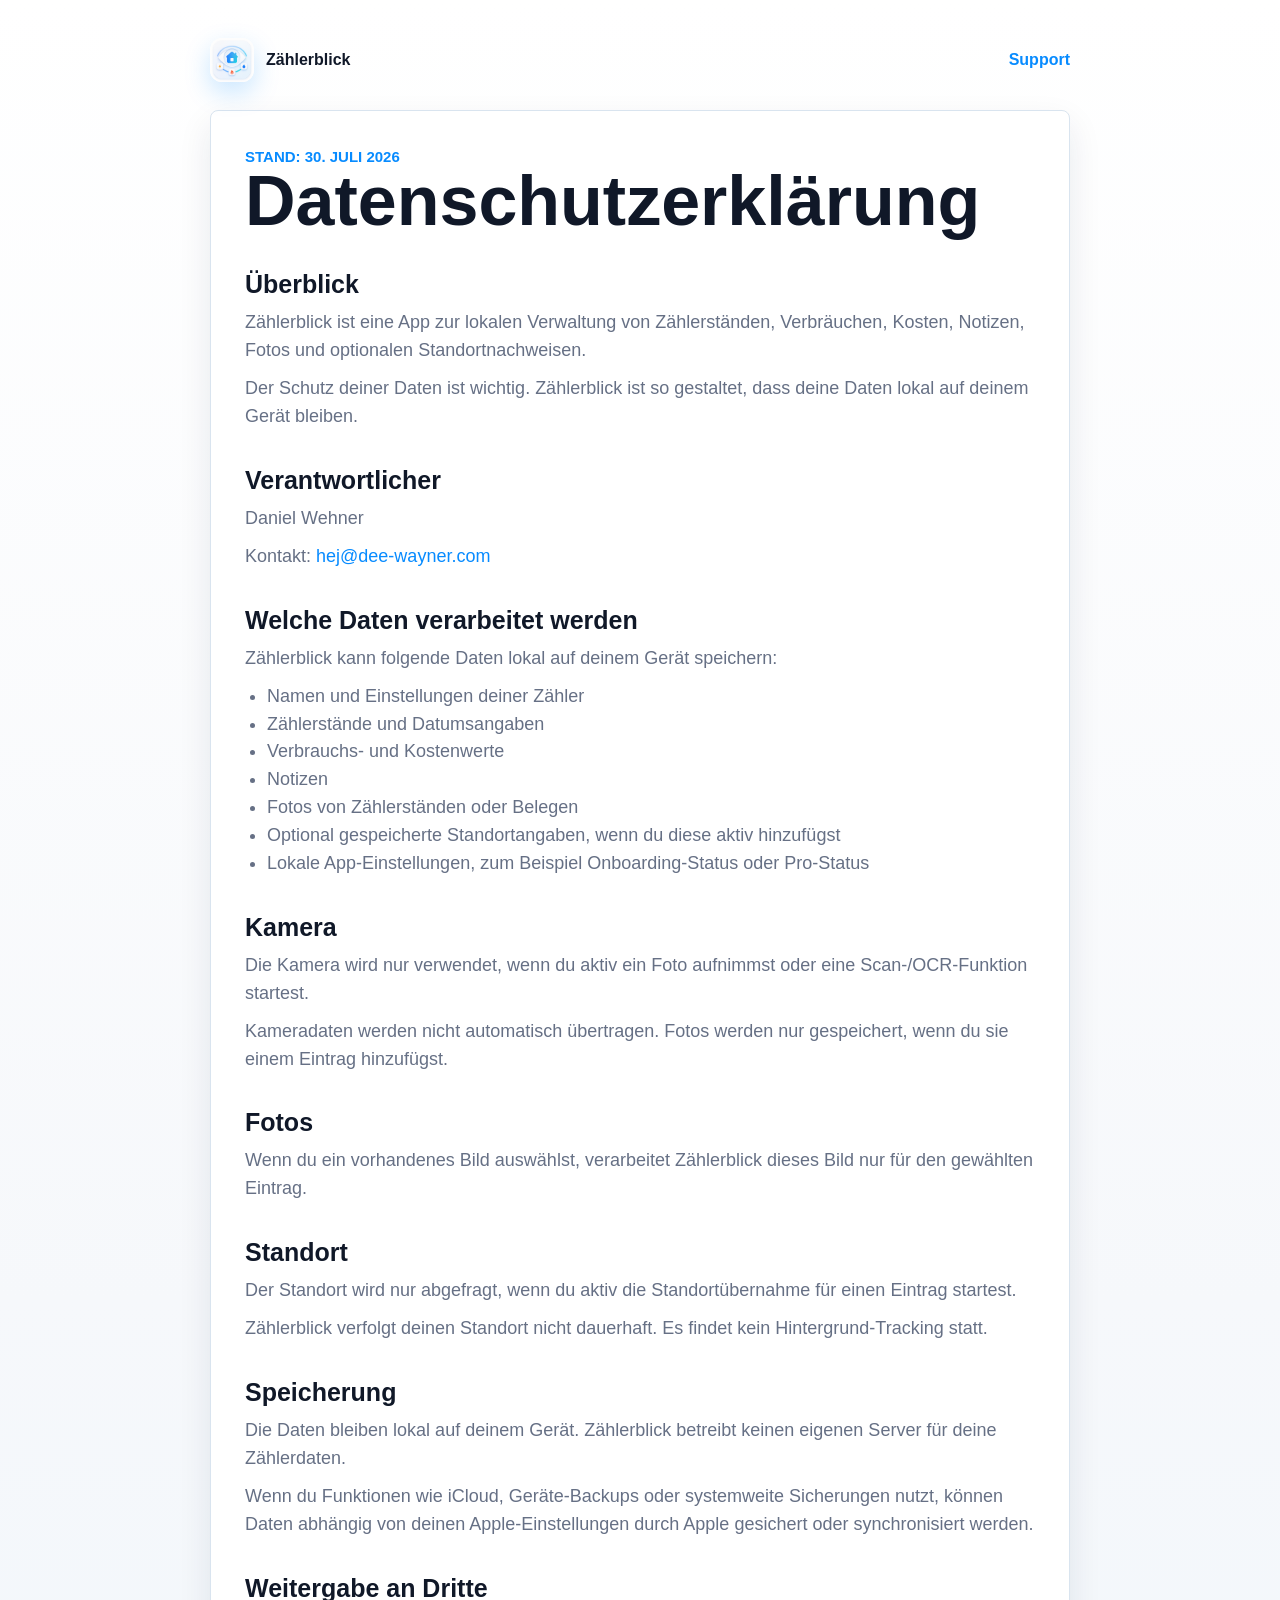
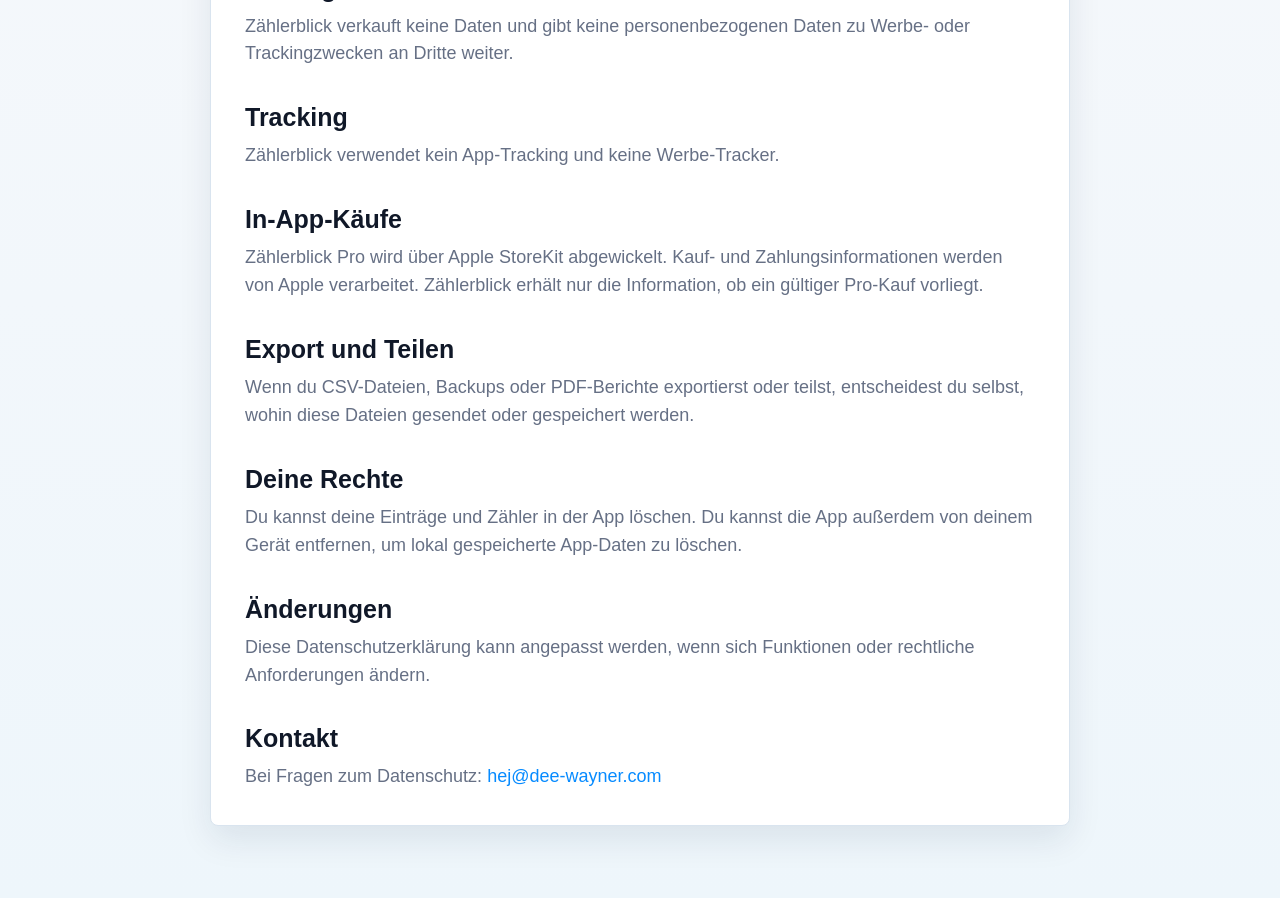
==== datenschutz.html @ 4edcbf22 "Add Zählerblick website" ====
<!doctype html>
<html lang="de">
<head>
    <meta charset="utf-8">
    <meta name="viewport" content="width=device-width, initial-scale=1">
    <title>Datenschutzerklärung - Zählerblick</title>
    <meta name="description" content="Datenschutzerklärung für die App Zählerblick.">
    <link rel="icon" href="assets/app-icon.png">
    <link rel="stylesheet" href="styles.css">
</head>
<body>
    <main class="page narrow">
        <nav class="topnav brand-nav">
            <a class="brand" href="index.html">
                <img src="assets/app-icon.png" alt="">
                <span>Zählerblick</span>
            </a>
            <a href="support.html">Support</a>
        </nav>

        <article class="content">
            <p class="eyebrow">Stand: 30. Juli 2026</p>
            <h1>Datenschutzerklärung</h1>

            <h2>Überblick</h2>
            <p>Zählerblick ist eine App zur lokalen Verwaltung von Zählerständen, Verbräuchen, Kosten, Notizen, Fotos und optionalen Standortnachweisen.</p>
            <p>Der Schutz deiner Daten ist wichtig. Zählerblick ist so gestaltet, dass deine Daten lokal auf deinem Gerät bleiben.</p>

            <h2>Verantwortlicher</h2>
            <p>Daniel Wehner</p>
            <p>Kontakt: <a href="mailto:hej@dee-wayner.com">hej@dee-wayner.com</a></p>

            <h2>Welche Daten verarbeitet werden</h2>
            <p>Zählerblick kann folgende Daten lokal auf deinem Gerät speichern:</p>
            <ul>
                <li>Namen und Einstellungen deiner Zähler</li>
                <li>Zählerstände und Datumsangaben</li>
                <li>Verbrauchs- und Kostenwerte</li>
                <li>Notizen</li>
                <li>Fotos von Zählerständen oder Belegen</li>
                <li>Optional gespeicherte Standortangaben, wenn du diese aktiv hinzufügst</li>
                <li>Lokale App-Einstellungen, zum Beispiel Onboarding-Status oder Pro-Status</li>
            </ul>

            <h2>Kamera</h2>
            <p>Die Kamera wird nur verwendet, wenn du aktiv ein Foto aufnimmst oder eine Scan-/OCR-Funktion startest.</p>
            <p>Kameradaten werden nicht automatisch übertragen. Fotos werden nur gespeichert, wenn du sie einem Eintrag hinzufügst.</p>

            <h2>Fotos</h2>
            <p>Wenn du ein vorhandenes Bild auswählst, verarbeitet Zählerblick dieses Bild nur für den gewählten Eintrag.</p>

            <h2>Standort</h2>
            <p>Der Standort wird nur abgefragt, wenn du aktiv die Standortübernahme für einen Eintrag startest.</p>
            <p>Zählerblick verfolgt deinen Standort nicht dauerhaft. Es findet kein Hintergrund-Tracking statt.</p>

            <h2>Speicherung</h2>
            <p>Die Daten bleiben lokal auf deinem Gerät. Zählerblick betreibt keinen eigenen Server für deine Zählerdaten.</p>
            <p>Wenn du Funktionen wie iCloud, Geräte-Backups oder systemweite Sicherungen nutzt, können Daten abhängig von deinen Apple-Einstellungen durch Apple gesichert oder synchronisiert werden.</p>

            <h2>Weitergabe an Dritte</h2>
            <p>Zählerblick verkauft keine Daten und gibt keine personenbezogenen Daten zu Werbe- oder Trackingzwecken an Dritte weiter.</p>

            <h2>Tracking</h2>
            <p>Zählerblick verwendet kein App-Tracking und keine Werbe-Tracker.</p>

            <h2>In-App-Käufe</h2>
            <p>Zählerblick Pro wird über Apple StoreKit abgewickelt. Kauf- und Zahlungsinformationen werden von Apple verarbeitet. Zählerblick erhält nur die Information, ob ein gültiger Pro-Kauf vorliegt.</p>

            <h2>Export und Teilen</h2>
            <p>Wenn du CSV-Dateien, Backups oder PDF-Berichte exportierst oder teilst, entscheidest du selbst, wohin diese Dateien gesendet oder gespeichert werden.</p>

            <h2>Deine Rechte</h2>
            <p>Du kannst deine Einträge und Zähler in der App löschen. Du kannst die App außerdem von deinem Gerät entfernen, um lokal gespeicherte App-Daten zu löschen.</p>

            <h2>Änderungen</h2>
            <p>Diese Datenschutzerklärung kann angepasst werden, wenn sich Funktionen oder rechtliche Anforderungen ändern.</p>

            <h2>Kontakt</h2>
            <p>Bei Fragen zum Datenschutz: <a href="mailto:hej@dee-wayner.com">hej@dee-wayner.com</a></p>
        </article>
    </main>
</body>
</html>
---- styles.css ----
:root {
    color-scheme: light;
    --background: #f6f8fb;
    --surface: #ffffff;
    --surface-soft: #eef7ff;
    --ink: #101828;
    --text: #1d2939;
    --muted: #667085;
    --line: #d9e4ef;
    --blue: #078bff;
    --cyan: #06b6c9;
    --deep: #0b2545;
    --shadow: 0 26px 70px rgba(16, 36, 66, 0.16);
    --soft-shadow: 0 14px 34px rgba(16, 36, 66, 0.09);
}

* {
    box-sizing: border-box;
}

html {
    scroll-behavior: smooth;
}

body {
    margin: 0;
    font-family: -apple-system, BlinkMacSystemFont, "Segoe UI", sans-serif;
    color: var(--text);
    background:
        linear-gradient(180deg, #ffffff 0%, var(--background) 52%, #eef6fb 100%);
    line-height: 1.55;
}

img {
    max-width: 100%;
    height: auto;
}

a {
    color: var(--blue);
    text-decoration: none;
}

a:hover {
    text-decoration: underline;
}

.site-header {
    position: sticky;
    top: 0;
    z-index: 20;
    width: min(1180px, calc(100% - 40px));
    min-height: 74px;
    margin: 0 auto;
    display: flex;
    align-items: center;
    justify-content: space-between;
    gap: 22px;
    background: rgba(255, 255, 255, 0.82);
    backdrop-filter: blur(18px);
    border-bottom: 1px solid rgba(217, 228, 239, 0.72);
}

.site-header nav,
.topnav {
    display: flex;
    align-items: center;
    gap: 22px;
    font-weight: 750;
}

.brand {
    display: inline-flex;
    align-items: center;
    gap: 12px;
    color: var(--ink);
    font-weight: 850;
}

.brand img {
    width: 44px;
    height: 44px;
    border-radius: 12px;
    box-shadow: 0 10px 26px rgba(7, 139, 255, 0.22);
}

main,
.page {
    width: min(1180px, calc(100% - 40px));
    margin: 0 auto;
}

.page {
    padding: 30px 0 72px;
}

.page.narrow {
    width: min(860px, calc(100% - 40px));
}

.topnav {
    justify-content: space-between;
    padding: 8px 0 28px;
}

.hero {
    min-height: calc(100vh - 74px);
    display: grid;
    grid-template-columns: minmax(0, 0.92fr) minmax(360px, 1.08fr);
    align-items: center;
    gap: 56px;
    padding: 52px 0 82px;
}

.hero-copy {
    display: grid;
    gap: 20px;
}

.eyebrow {
    margin: 0;
    color: var(--blue);
    font-size: 15px;
    font-weight: 850;
    letter-spacing: 0;
    text-transform: uppercase;
}

h1,
h2,
h3 {
    margin: 0;
    color: var(--ink);
    letter-spacing: 0;
}

h1 {
    max-width: 720px;
    font-size: clamp(48px, 7.2vw, 94px);
    line-height: 0.96;
}

h2 {
    font-size: clamp(34px, 4.4vw, 58px);
    line-height: 1;
}

h3 {
    font-size: 22px;
    line-height: 1.18;
}

p {
    margin: 0;
    color: var(--muted);
    font-size: 18px;
}

.lead {
    max-width: 670px;
    font-size: clamp(20px, 2.1vw, 25px);
    line-height: 1.42;
}

.hero-actions {
    display: flex;
    flex-wrap: wrap;
    gap: 12px;
    margin-top: 4px;
}

.button {
    display: inline-flex;
    min-height: 50px;
    align-items: center;
    justify-content: center;
    padding: 0 22px;
    border-radius: 8px;
    font-weight: 850;
}

.button.primary {
    color: #ffffff;
    background: var(--blue);
    box-shadow: 0 14px 28px rgba(7, 139, 255, 0.24);
}

.button.secondary {
    color: var(--blue);
    background: #dff0ff;
    border: 1px solid #b9dcff;
}

.trust-row {
    display: grid;
    grid-template-columns: repeat(3, minmax(0, 1fr));
    gap: 10px;
    margin: 14px 0 0;
}

.trust-row div {
    padding: 14px;
    background: rgba(255, 255, 255, 0.76);
    border: 1px solid var(--line);
    border-radius: 8px;
}

.trust-row dt {
    color: var(--ink);
    font-weight: 850;
}

.trust-row dd {
    margin: 2px 0 0;
    color: var(--muted);
    font-size: 14px;
}

.hero-visual {
    position: relative;
    min-height: 690px;
    isolation: isolate;
}

.hero-visual::before {
    content: "";
    position: absolute;
    inset: 10% 0 7% 9%;
    z-index: -1;
    border-radius: 32px;
    background: linear-gradient(135deg, rgba(7, 139, 255, 0.14), rgba(6, 182, 201, 0.19));
    box-shadow: inset 0 0 0 1px rgba(255, 255, 255, 0.7);
}

.phone-shot {
    position: absolute;
    width: 268px;
    border-radius: 34px;
    background: var(--surface);
    box-shadow: var(--shadow);
}

.phone-main {
    left: 50%;
    top: 20px;
    z-index: 3;
    width: 318px;
    transform: translateX(-50%);
}

.phone-left {
    left: 0;
    top: 128px;
    z-index: 2;
    transform: rotate(-5deg);
}

.phone-right {
    right: 0;
    top: 142px;
    z-index: 1;
    transform: rotate(5deg);
}

.section {
    padding: 86px 0 38px;
}

.section-heading {
    display: grid;
    gap: 10px;
    max-width: 760px;
    margin-bottom: 28px;
}

.feature-grid {
    display: grid;
    grid-template-columns: repeat(4, minmax(0, 1fr));
    gap: 16px;
}

.feature {
    min-height: 246px;
    padding: 22px;
    display: flex;
    flex-direction: column;
    gap: 14px;
    background: var(--surface);
    border: 1px solid var(--line);
    border-radius: 8px;
    box-shadow: var(--soft-shadow);
}

.feature-icon {
    display: inline-grid;
    width: 42px;
    height: 42px;
    place-items: center;
    color: var(--blue);
    background: var(--surface-soft);
    border-radius: 8px;
    font-size: 14px;
    font-weight: 900;
}

.feature p {
    font-size: 16px;
}

.showcase {
    padding: 78px 0;
}

.screenshot-strip {
    display: grid;
    grid-template-columns: repeat(5, minmax(160px, 1fr));
    gap: 18px;
    align-items: start;
}

.screenshot-strip figure {
    margin: 0;
}

.screenshot-strip img {
    display: block;
    width: 100%;
    border-radius: 28px;
    background: var(--surface);
    box-shadow: var(--soft-shadow);
}

.screenshot-strip figcaption {
    margin-top: 12px;
    color: var(--ink);
    font-weight: 800;
    text-align: center;
}

.pro-band,
.privacy-section {
    display: grid;
    grid-template-columns: minmax(0, 1fr) minmax(320px, 0.72fr);
    gap: 34px;
    align-items: center;
    margin: 26px 0 72px;
    padding: 34px;
    border-radius: 8px;
}

.pro-band {
    color: #ffffff;
    background:
        linear-gradient(135deg, rgba(6, 182, 201, 0.92), rgba(7, 139, 255, 0.98)),
        var(--blue);
    box-shadow: 0 28px 58px rgba(7, 139, 255, 0.22);
}

.pro-band .eyebrow,
.pro-band h2,
.pro-band p,
.pro-list {
    color: #ffffff;
}

.pro-band p {
    max-width: 680px;
    margin-top: 14px;
    opacity: 0.92;
}

.pro-list {
    margin: 0;
    padding: 0;
    list-style: none;
    display: grid;
    gap: 12px;
}

.pro-list li {
    padding: 14px 16px;
    background: rgba(255, 255, 255, 0.14);
    border: 1px solid rgba(255, 255, 255, 0.26);
    border-radius: 8px;
    font-weight: 750;
}

.privacy-section {
    background: var(--surface);
    border: 1px solid var(--line);
    box-shadow: var(--soft-shadow);
}

.privacy-copy {
    display: grid;
    gap: 14px;
}

.text-link {
    width: fit-content;
    font-weight: 850;
}

.support-card {
    padding: 24px;
    background: var(--surface-soft);
    border: 1px solid #c9e5ff;
    border-radius: 8px;
}

.support-card p {
    margin: 10px 0 18px;
}

.content {
    padding: 34px;
    background: var(--surface);
    border: 1px solid var(--line);
    border-radius: 8px;
    box-shadow: var(--soft-shadow);
}

.content h1 {
    font-size: clamp(42px, 6vw, 70px);
    margin-bottom: 24px;
}

.content h2 {
    margin: 34px 0 10px;
    font-size: 25px;
    line-height: 1.2;
}

.content p + p {
    margin-top: 10px;
}

.content ul {
    margin: 10px 0 0;
    padding-left: 22px;
    color: var(--muted);
    font-size: 18px;
}

.support-box {
    margin: 26px 0;
    padding: 22px;
    background: var(--surface-soft);
    border: 1px solid #c9e5ff;
    border-radius: 8px;
}

.support-box h2 {
    margin-top: 0;
}

.inline-shot {
    display: block;
    width: min(320px, 100%);
    margin: 30px auto;
    border-radius: 30px;
    box-shadow: var(--shadow);
}

@media (max-width: 980px) {
    .hero {
        grid-template-columns: 1fr;
        min-height: 0;
        padding-top: 38px;
    }

    .hero-visual {
        min-height: 590px;
        max-width: 680px;
        width: 100%;
        margin: 0 auto;
    }

    .feature-grid {
        grid-template-columns: repeat(2, minmax(0, 1fr));
    }

    .screenshot-strip {
        grid-template-columns: repeat(3, minmax(170px, 1fr));
    }

    .pro-band,
    .privacy-section {
        grid-template-columns: 1fr;
    }
}

@media (max-width: 680px) {
    .site-header {
        position: static;
        width: calc(100% - 28px);
        align-items: flex-start;
        padding: 14px 0;
    }

    .site-header nav {
        flex-wrap: wrap;
        justify-content: flex-end;
        gap: 10px 14px;
        font-size: 14px;
    }

    main,
    .page,
    .page.narrow {
        width: calc(100% - 28px);
    }

    .hero {
        gap: 28px;
        padding-bottom: 42px;
    }

    .trust-row,
    .feature-grid,
    .screenshot-strip {
        grid-template-columns: 1fr;
    }

    .hero-visual {
        min-height: 460px;
    }

    .hero-visual::before {
        inset: 8% 0 10%;
    }

    .phone-shot {
        width: 170px;
        border-radius: 24px;
    }

    .phone-main {
        width: 205px;
    }

    .phone-left {
        left: 0;
        top: 112px;
    }

    .phone-right {
        right: 0;
        top: 128px;
    }

    .section,
    .showcase {
        padding: 50px 0 24px;
    }

    .pro-band,
    .privacy-section,
    .content {
        padding: 24px 18px;
    }

    p,
    .content ul {
        font-size: 16px;
    }

    .lead {
        font-size: 19px;
    }
}
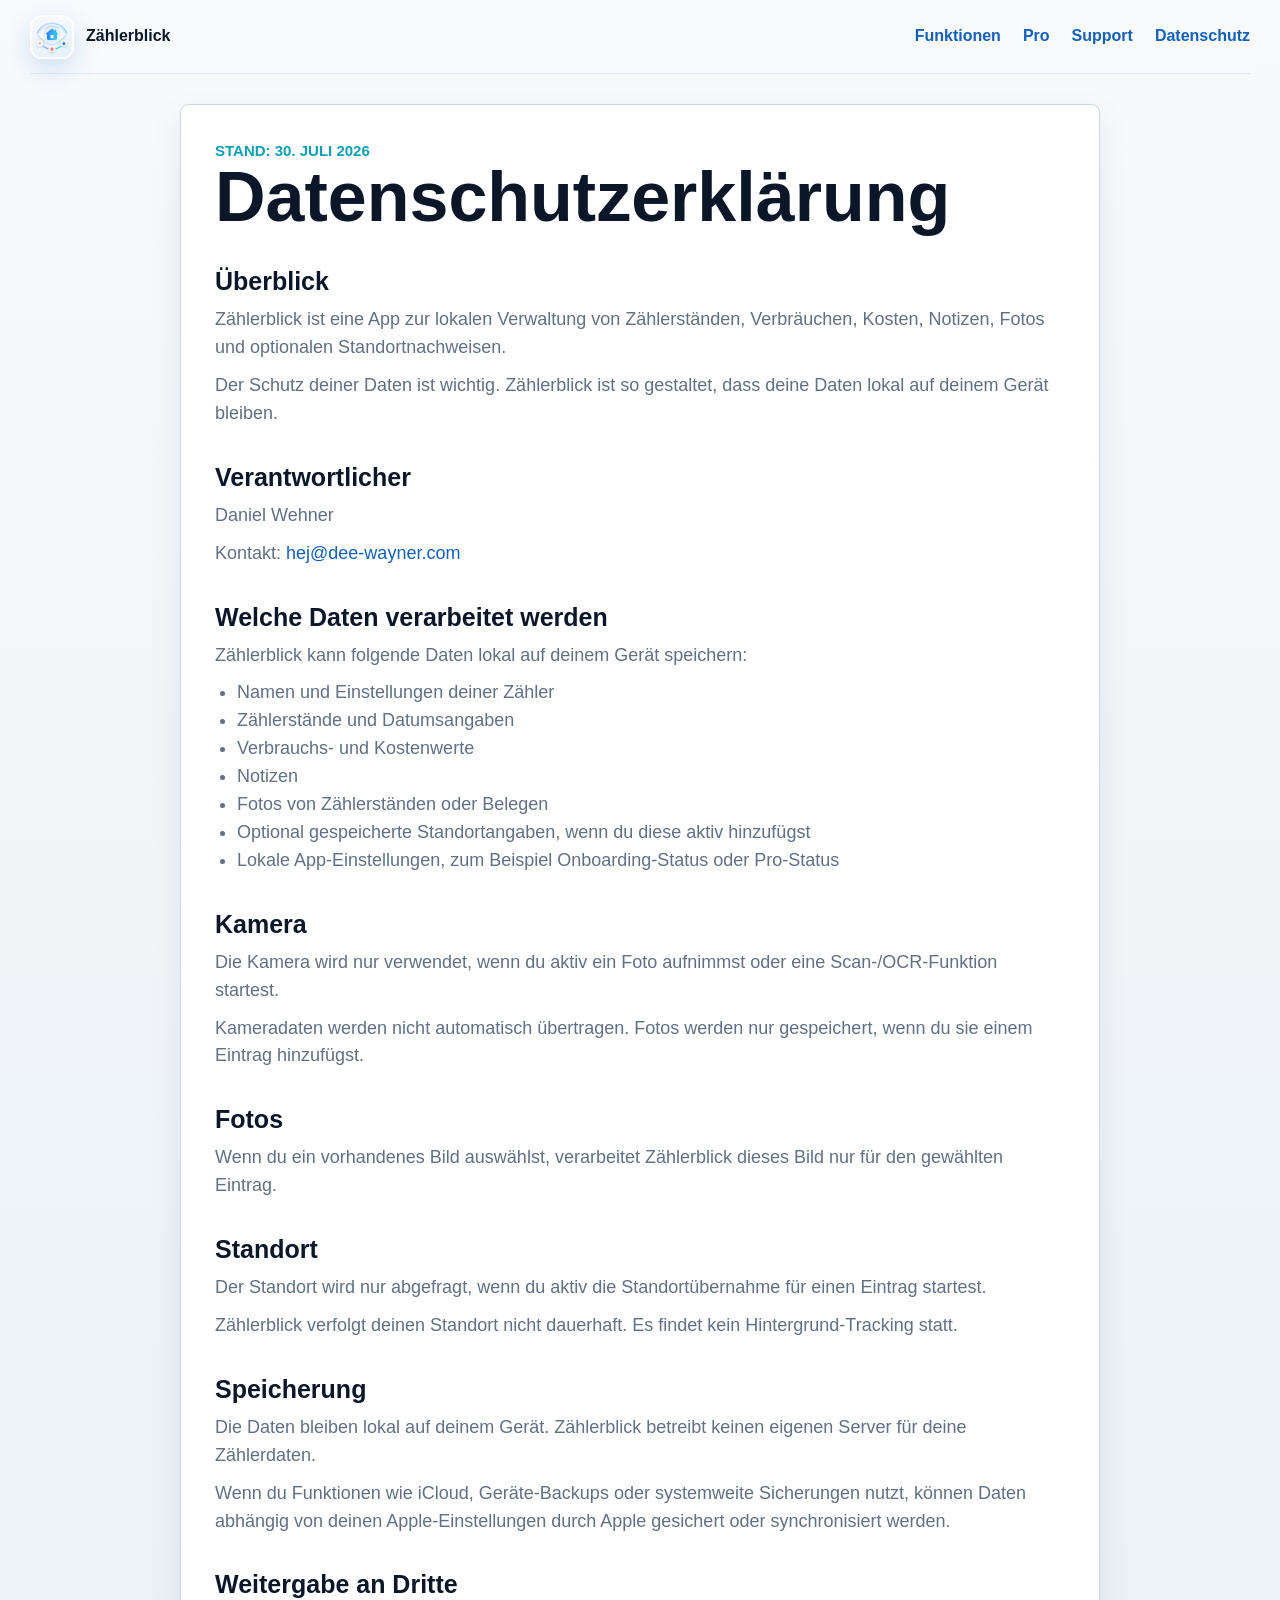
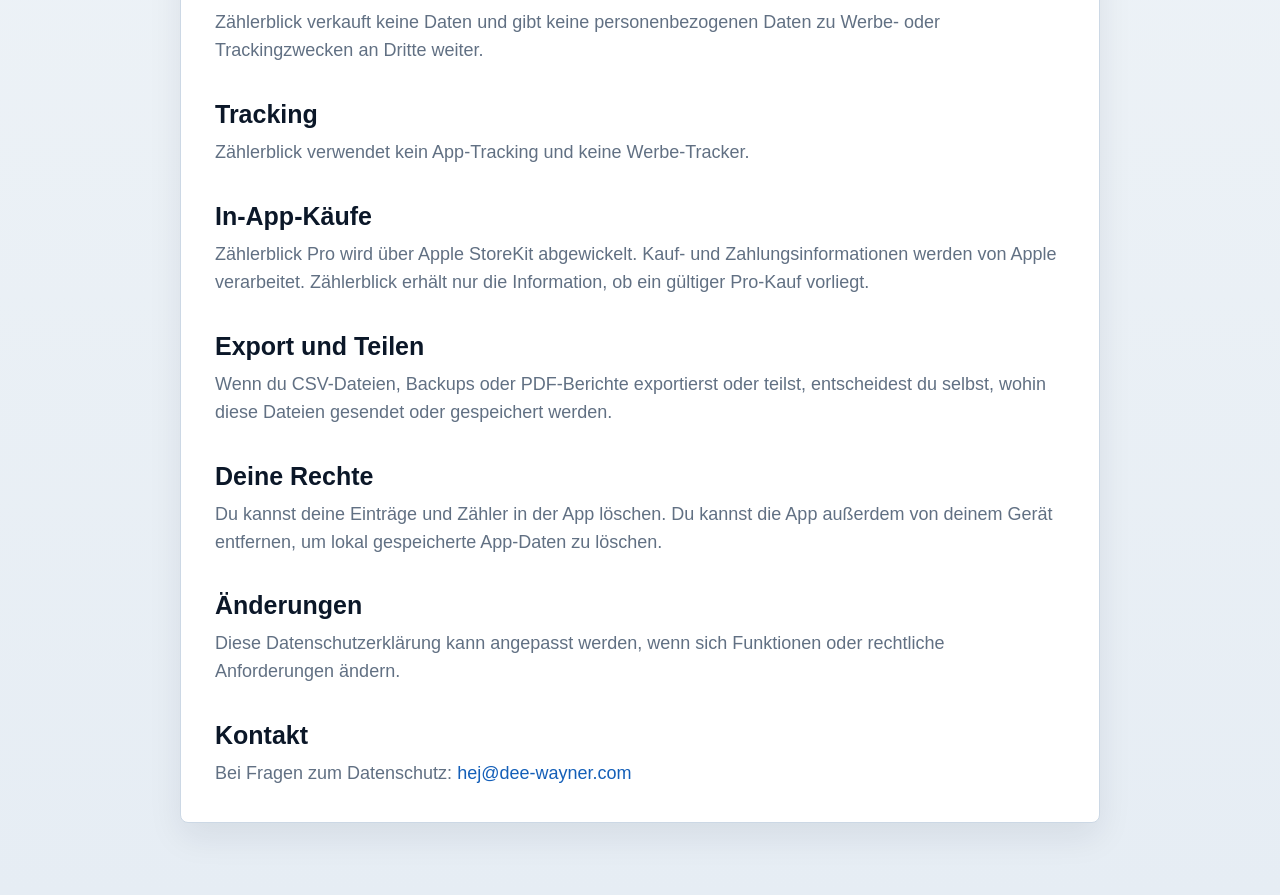
==== commit 6ea66e69: "Update business layout and navigation" ====
--- a/datenschutz.html
+++ b/datenschutz.html
@@ -9,15 +9,20 @@
     <link rel="stylesheet" href="styles.css">
 </head>
 <body>
+    <header class="site-header">
+        <a class="brand" href="index.html" aria-label="Zählerblick Startseite">
+            <img src="assets/app-icon.png" alt="">
+            <span>Zählerblick</span>
+        </a>
+        <nav aria-label="Navigation">
+            <a href="index.html#funktionen">Funktionen</a>
+            <a href="index.html#pro">Pro</a>
+            <a href="support.html">Support</a>
+            <a href="datenschutz.html">Datenschutz</a>
+        </nav>
+    </header>
+
     <main class="page narrow">
-        <nav class="topnav brand-nav">
-            <a class="brand" href="index.html">
-                <img src="assets/app-icon.png" alt="">
-                <span>Zählerblick</span>
-            </a>
-            <a href="support.html">Support</a>
-        </nav>
-
         <article class="content">
             <p class="eyebrow">Stand: 30. Juli 2026</p>
             <h1>Datenschutzerklärung</h1>
--- a/styles.css
+++ b/styles.css
@@ -1,17 +1,17 @@
 :root {
     color-scheme: light;
-    --background: #f6f8fb;
+    --background: #eef3f7;
     --surface: #ffffff;
-    --surface-soft: #eef7ff;
-    --ink: #101828;
-    --text: #1d2939;
-    --muted: #667085;
-    --line: #d9e4ef;
-    --blue: #078bff;
-    --cyan: #06b6c9;
-    --deep: #0b2545;
-    --shadow: 0 26px 70px rgba(16, 36, 66, 0.16);
-    --soft-shadow: 0 14px 34px rgba(16, 36, 66, 0.09);
+    --surface-soft: #eaf1f8;
+    --ink: #0b1728;
+    --text: #233044;
+    --muted: #617083;
+    --line: #ccd8e5;
+    --blue: #145fb8;
+    --cyan: #0e9fb2;
+    --deep: #071a2d;
+    --shadow: 0 28px 80px rgba(7, 29, 54, 0.2);
+    --soft-shadow: 0 14px 34px rgba(7, 29, 54, 0.08);
 }
 
 * {
@@ -27,7 +27,7 @@
     font-family: -apple-system, BlinkMacSystemFont, "Segoe UI", sans-serif;
     color: var(--text);
     background:
-        linear-gradient(180deg, #ffffff 0%, var(--background) 52%, #eef6fb 100%);
+        linear-gradient(180deg, #f8fafc 0%, var(--background) 52%, #e6edf4 100%);
     line-height: 1.55;
 }
 
@@ -49,14 +49,14 @@
     position: sticky;
     top: 0;
     z-index: 20;
-    width: min(1180px, calc(100% - 40px));
+    width: min(1220px, calc(100% - 40px));
     min-height: 74px;
     margin: 0 auto;
     display: flex;
     align-items: center;
     justify-content: space-between;
     gap: 22px;
-    background: rgba(255, 255, 255, 0.82);
+    background: rgba(248, 250, 252, 0.92);
     backdrop-filter: blur(18px);
     border-bottom: 1px solid rgba(217, 228, 239, 0.72);
 }
@@ -81,12 +81,12 @@
     width: 44px;
     height: 44px;
     border-radius: 12px;
-    box-shadow: 0 10px 26px rgba(7, 139, 255, 0.22);
+    box-shadow: 0 10px 26px rgba(15, 102, 208, 0.18);
 }
 
 main,
 .page {
-    width: min(1180px, calc(100% - 40px));
+    width: min(1220px, calc(100% - 40px));
     margin: 0 auto;
 }
 
@@ -95,21 +95,25 @@
 }
 
 .page.narrow {
-    width: min(860px, calc(100% - 40px));
-}
-
-.topnav {
-    justify-content: space-between;
-    padding: 8px 0 28px;
+    width: min(920px, calc(100% - 40px));
 }
 
 .hero {
-    min-height: calc(100vh - 74px);
-    display: grid;
-    grid-template-columns: minmax(0, 0.92fr) minmax(360px, 1.08fr);
+    min-height: 0;
+    display: grid;
+    grid-template-columns: minmax(0, 0.94fr) minmax(390px, 1.06fr);
     align-items: center;
-    gap: 56px;
-    padding: 52px 0 82px;
+    gap: 54px;
+    margin: 34px 0 72px;
+    padding: 56px;
+    color: #ffffff;
+    background:
+        linear-gradient(135deg, rgba(7, 26, 45, 0.98), rgba(11, 49, 86, 0.96) 48%, rgba(20, 95, 184, 0.86)),
+        var(--deep);
+    border: 1px solid rgba(255, 255, 255, 0.14);
+    border-radius: 18px;
+    box-shadow: 0 34px 90px rgba(7, 26, 45, 0.26);
+    overflow: hidden;
 }
 
 .hero-copy {
@@ -119,7 +123,7 @@
 
 .eyebrow {
     margin: 0;
-    color: var(--blue);
+    color: var(--cyan);
     font-size: 15px;
     font-weight: 850;
     letter-spacing: 0;
@@ -134,10 +138,14 @@
     letter-spacing: 0;
 }
 
+.hero h1 {
+    color: #ffffff;
+}
+
 h1 {
     max-width: 720px;
-    font-size: clamp(48px, 7.2vw, 94px);
-    line-height: 0.96;
+    font-size: clamp(48px, 6.8vw, 86px);
+    line-height: 1;
 }
 
 h2 {
@@ -160,6 +168,10 @@
     max-width: 670px;
     font-size: clamp(20px, 2.1vw, 25px);
     line-height: 1.42;
+}
+
+.hero .lead {
+    color: #d8e6f4;
 }
 
 .hero-actions {
@@ -181,14 +193,14 @@
 
 .button.primary {
     color: #ffffff;
-    background: var(--blue);
-    box-shadow: 0 14px 28px rgba(7, 139, 255, 0.24);
+    background: #0e9fb2;
+    box-shadow: 0 14px 28px rgba(14, 159, 178, 0.23);
 }
 
 .button.secondary {
-    color: var(--blue);
-    background: #dff0ff;
-    border: 1px solid #b9dcff;
+    color: #ffffff;
+    background: rgba(255, 255, 255, 0.1);
+    border: 1px solid rgba(255, 255, 255, 0.28);
 }
 
 .trust-row {
@@ -200,36 +212,65 @@
 
 .trust-row div {
     padding: 14px;
-    background: rgba(255, 255, 255, 0.76);
-    border: 1px solid var(--line);
+    background: rgba(255, 255, 255, 0.09);
+    border: 1px solid rgba(255, 255, 255, 0.18);
     border-radius: 8px;
 }
 
 .trust-row dt {
-    color: var(--ink);
+    color: #ffffff;
     font-weight: 850;
 }
 
 .trust-row dd {
     margin: 2px 0 0;
-    color: var(--muted);
+    color: #b9c9d9;
     font-size: 14px;
 }
 
 .hero-visual {
     position: relative;
-    min-height: 690px;
+    min-height: 660px;
     isolation: isolate;
 }
 
 .hero-visual::before {
     content: "";
     position: absolute;
-    inset: 10% 0 7% 9%;
+    inset: 8% 0 8% 8%;
     z-index: -1;
-    border-radius: 32px;
-    background: linear-gradient(135deg, rgba(7, 139, 255, 0.14), rgba(6, 182, 201, 0.19));
-    box-shadow: inset 0 0 0 1px rgba(255, 255, 255, 0.7);
+    border-radius: 18px;
+    background:
+        linear-gradient(135deg, rgba(255, 255, 255, 0.96), rgba(232, 240, 248, 0.88));
+    box-shadow:
+        inset 0 0 0 1px rgba(255, 255, 255, 0.72),
+        0 24px 70px rgba(0, 0, 0, 0.22);
+}
+
+.device-label {
+    position: absolute;
+    right: 24px;
+    top: 44px;
+    z-index: 5;
+    display: grid;
+    gap: 2px;
+    min-width: 182px;
+    padding: 14px 16px;
+    color: var(--ink);
+    background: rgba(255, 255, 255, 0.94);
+    border: 1px solid rgba(204, 216, 229, 0.9);
+    border-radius: 8px;
+    box-shadow: var(--soft-shadow);
+}
+
+.device-label span {
+    color: var(--muted);
+    font-size: 13px;
+    font-weight: 750;
+}
+
+.device-label strong {
+    font-size: 19px;
 }
 
 .phone-shot {
@@ -238,6 +279,7 @@
     border-radius: 34px;
     background: var(--surface);
     box-shadow: var(--shadow);
+    border: 1px solid rgba(255, 255, 255, 0.72);
 }
 
 .phone-main {
@@ -263,7 +305,7 @@
 }
 
 .section {
-    padding: 86px 0 38px;
+    padding: 42px 0 44px;
 }
 
 .section-heading {
@@ -289,6 +331,8 @@
     border: 1px solid var(--line);
     border-radius: 8px;
     box-shadow: var(--soft-shadow);
+    border-top: 4px solid var(--deep);
+    transition: transform 180ms ease, box-shadow 180ms ease;
 }
 
 .feature-icon {
@@ -296,7 +340,7 @@
     width: 42px;
     height: 42px;
     place-items: center;
-    color: var(--blue);
+    color: var(--deep);
     background: var(--surface-soft);
     border-radius: 8px;
     font-size: 14px;
@@ -308,7 +352,9 @@
 }
 
 .showcase {
-    padding: 78px 0;
+    padding: 72px 0;
+    border-top: 1px solid var(--line);
+    border-bottom: 1px solid var(--line);
 }
 
 .screenshot-strip {
@@ -330,6 +376,11 @@
     box-shadow: var(--soft-shadow);
 }
 
+.feature:hover {
+    transform: translateY(-3px);
+    box-shadow: 0 18px 42px rgba(7, 29, 54, 0.12);
+}
+
 .screenshot-strip figcaption {
     margin-top: 12px;
     color: var(--ink);
@@ -345,15 +396,15 @@
     align-items: center;
     margin: 26px 0 72px;
     padding: 34px;
-    border-radius: 8px;
+    border-radius: 14px;
 }
 
 .pro-band {
     color: #ffffff;
     background:
-        linear-gradient(135deg, rgba(6, 182, 201, 0.92), rgba(7, 139, 255, 0.98)),
-        var(--blue);
-    box-shadow: 0 28px 58px rgba(7, 139, 255, 0.22);
+        linear-gradient(135deg, rgba(7, 29, 54, 0.98), rgba(15, 102, 208, 0.9)),
+        var(--deep);
+    box-shadow: 0 28px 58px rgba(7, 29, 54, 0.22);
 }
 
 .pro-band .eyebrow,
@@ -403,13 +454,20 @@
 
 .support-card {
     padding: 24px;
-    background: var(--surface-soft);
-    border: 1px solid #c9e5ff;
+    background: #edf3f8;
+    border: 1px solid #cad9e8;
     border-radius: 8px;
 }
 
 .support-card p {
     margin: 10px 0 18px;
+}
+
+.support-card .button.secondary,
+.content .button.secondary {
+    color: var(--deep);
+    background: #ffffff;
+    border-color: #cad9e8;
 }
 
 .content {
@@ -445,8 +503,8 @@
 .support-box {
     margin: 26px 0;
     padding: 22px;
-    background: var(--surface-soft);
-    border: 1px solid #c9e5ff;
+    background: #edf3f8;
+    border: 1px solid #cad9e8;
     border-radius: 8px;
 }
 
@@ -466,7 +524,7 @@
     .hero {
         grid-template-columns: 1fr;
         min-height: 0;
-        padding-top: 38px;
+        padding: 38px;
     }
 
     .hero-visual {
@@ -513,7 +571,9 @@
 
     .hero {
         gap: 28px;
-        padding-bottom: 42px;
+        margin-top: 18px;
+        padding: 28px 18px;
+        border-radius: 12px;
     }
 
     .trust-row,
@@ -523,7 +583,7 @@
     }
 
     .hero-visual {
-        min-height: 460px;
+        min-height: 475px;
     }
 
     .hero-visual::before {
@@ -537,6 +597,13 @@
 
     .phone-main {
         width: 205px;
+    }
+
+    .device-label {
+        right: 8px;
+        top: 18px;
+        min-width: 148px;
+        padding: 10px 12px;
     }
 
     .phone-left {
